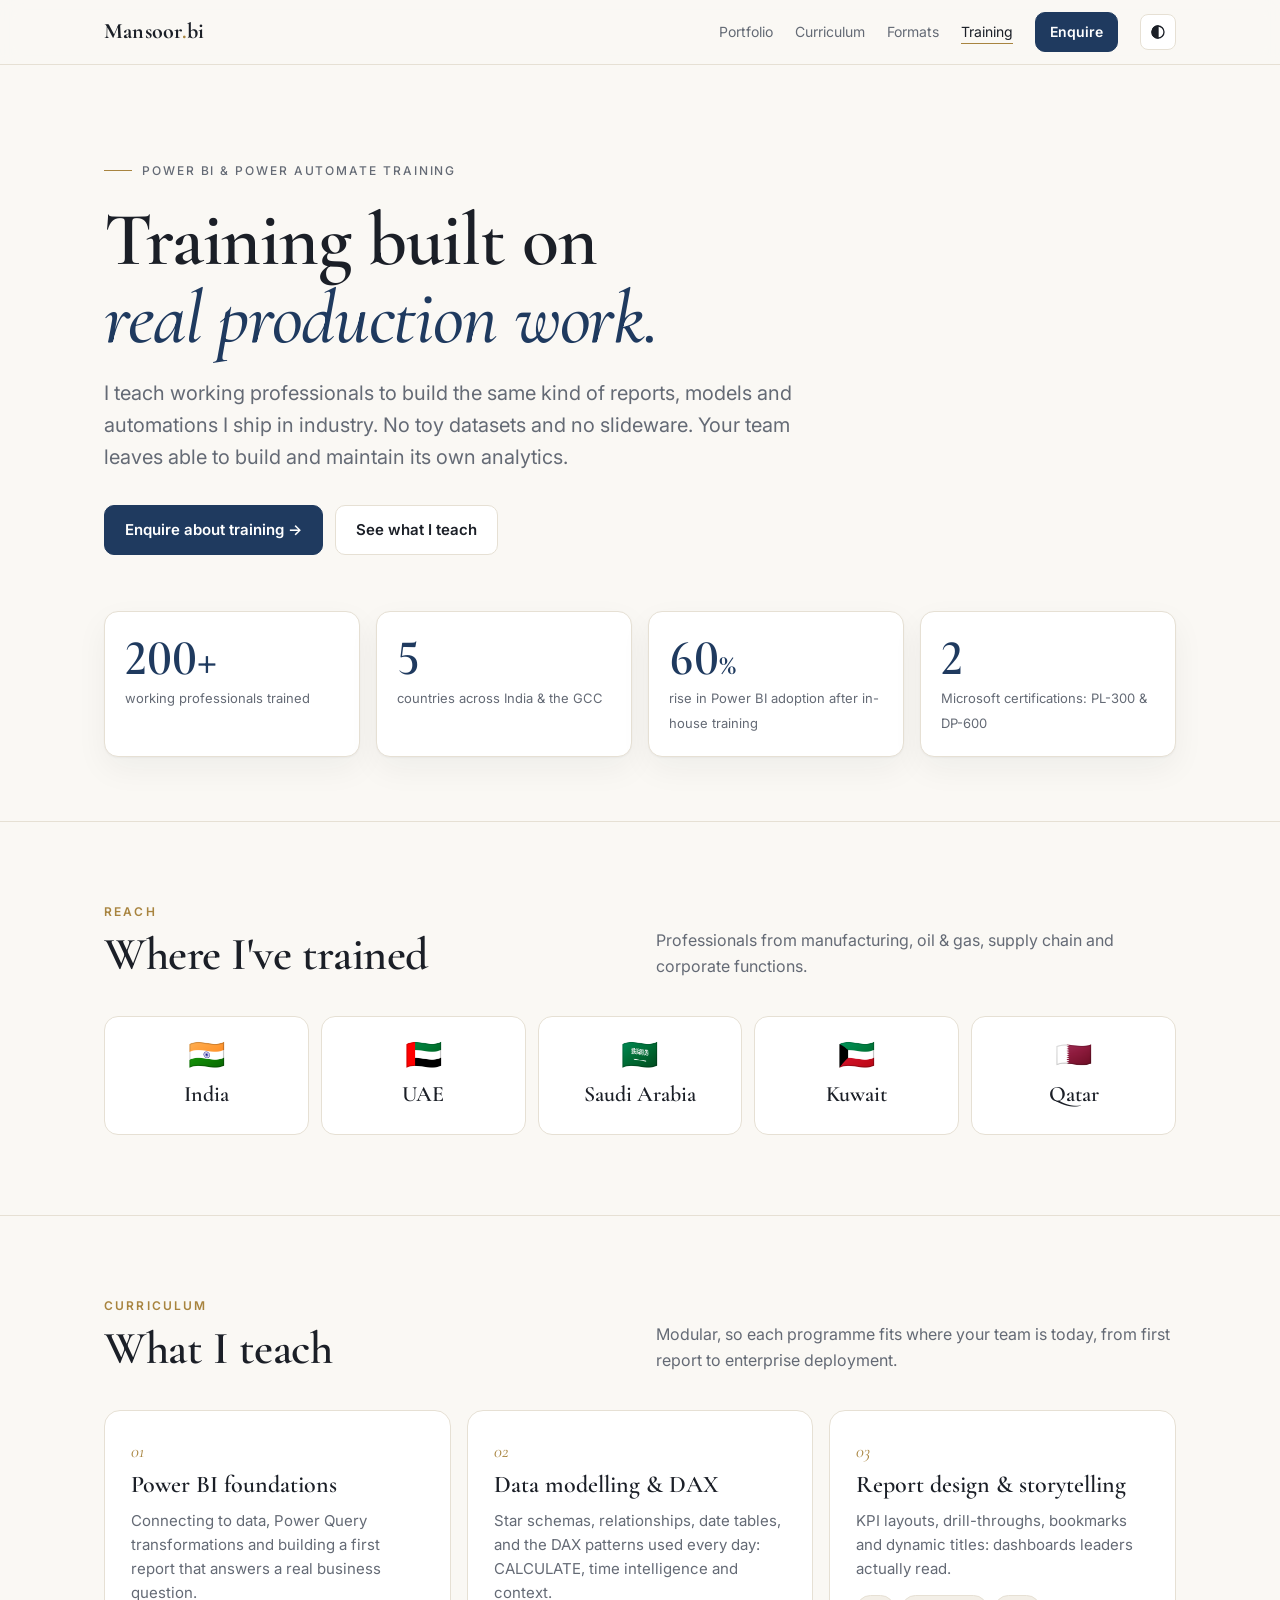
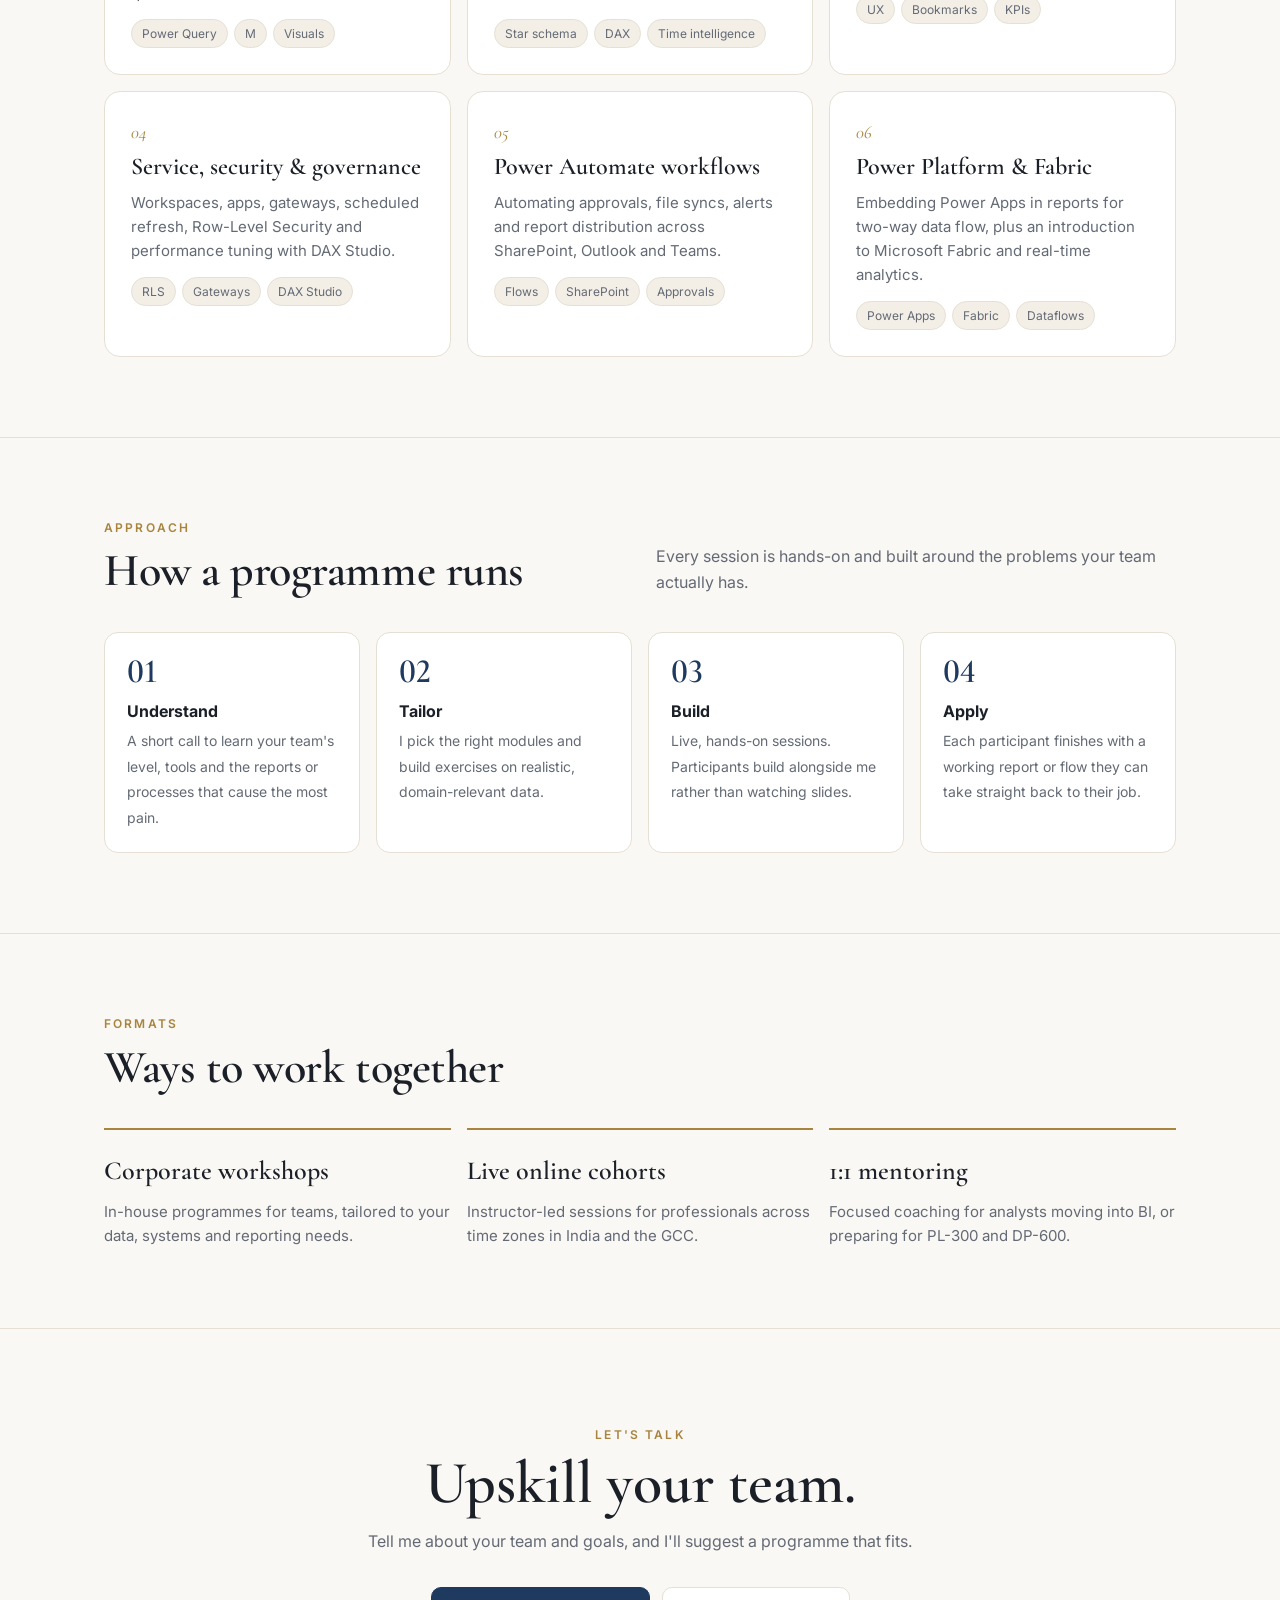
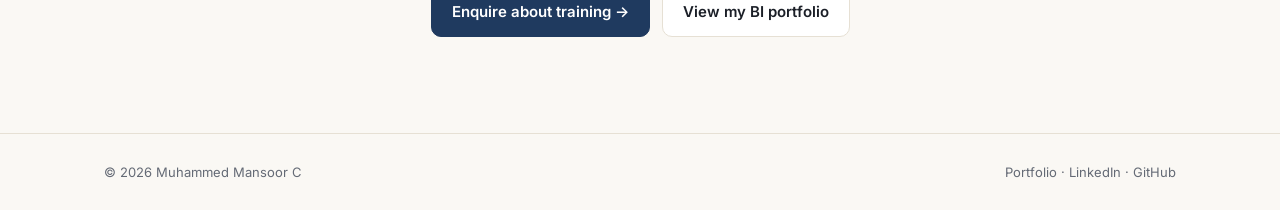
==== training.html @ d2ca8cdd "Launch portfolio: BI landing page and training page Co-Authored-By: Claude Opus 5.5 <noreply@anthrop" ====
<!doctype html>
<html lang="en">
<head>
<meta charset="utf-8">
<meta name="viewport" content="width=device-width, initial-scale=1">
<title>Power BI Training | Muhammed Mansoor C</title>
<meta name="description" content="Hands-on Power BI and Power Automate training for working professionals. 200+ trained across India, UAE, Saudi Arabia, Kuwait and Qatar.">
<meta property="og:title" content="Power BI & Power Automate Training | Muhammed Mansoor C">
<meta property="og:description" content="200+ professionals trained across India and the GCC.">
<link rel="preconnect" href="https://fonts.googleapis.com">
<link rel="preconnect" href="https://fonts.gstatic.com" crossorigin>
<link href="https://fonts.googleapis.com/css2?family=Cormorant+Garamond:ital,wght@0,500;0,600;0,700;1,500;1,600&family=Inter:wght@400;500;600;700&family=JetBrains+Mono:wght@400;500&display=swap" rel="stylesheet">
<link rel="stylesheet" href="style.css">
</head>
<body>

<nav>
  <div class="wrap">
    <a href="index.html" class="logo">Mansoor<span>.</span>bi</a>
    <div class="links">
      <a href="index.html" class="hide-sm">Portfolio</a>
      <a href="#curriculum" class="hide-sm">Curriculum</a>
      <a href="#formats" class="hide-sm">Formats</a>
      <a href="training.html" aria-current="page" class="hide-sm">Training</a>
      <button class="btn primary btn-sm" data-contact="training">Enquire</button>
      <button class="icon-btn" id="themeBtn" aria-label="Toggle colour theme"><svg viewBox="0 0 24 24" fill="none" stroke="currentColor" stroke-width="2"><circle cx="12" cy="12" r="9"/><path d="M12 3a9 9 0 0 0 0 18z" fill="currentColor"/></svg></button>
    </div>
  </div>
</nav>

<header class="hero">
  <div class="wrap">
    <span class="eyebrow">Power BI &amp; Power Automate Training</span>
    <h1>Training built on<br><em>real production work.</em></h1>
    <p class="lede">I teach working professionals to build the same kind of reports, models and automations I ship in industry. No toy datasets and no slideware. Your team leaves able to build and maintain its own analytics.</p>
    <div class="cta">
      <button class="btn primary" data-contact="training">Enquire about training →</button>
      <a class="btn" href="#curriculum">See what I teach</a>
    </div>

    <div class="kpis">
      <div class="kpi reveal"><b class="num" data-count="200" data-suffix="+">0</b><span>working professionals trained</span></div>
      <div class="kpi reveal"><b class="num" data-count="5">0</b><span>countries across India &amp; the GCC</span></div>
      <div class="kpi reveal"><b class="num" data-count="60">0<small>%</small></b><span>rise in Power BI adoption after in-house training</span></div>
      <div class="kpi reveal"><b class="num" data-count="2">0</b><span>Microsoft certifications: PL-300 &amp; DP-600</span></div>
    </div>
  </div>
</header>

<section id="reach">
  <div class="wrap">
    <div class="sec-head">
      <div><div class="label">Reach</div><h2>Where I've trained</h2></div>
      <p>Professionals from manufacturing, oil &amp; gas, supply chain and corporate functions.</p>
    </div>
    <div class="countries">
      <div class="country reveal"><div class="flag">🇮🇳</div><b>India</b></div>
      <div class="country reveal"><div class="flag">🇦🇪</div><b>UAE</b></div>
      <div class="country reveal"><div class="flag">🇸🇦</div><b>Saudi Arabia</b></div>
      <div class="country reveal"><div class="flag">🇰🇼</div><b>Kuwait</b></div>
      <div class="country reveal"><div class="flag">🇶🇦</div><b>Qatar</b></div>
    </div>
  </div>
</section>

<section id="curriculum">
  <div class="wrap">
    <div class="sec-head">
      <div><div class="label">Curriculum</div><h2>What I teach</h2></div>
      <p>Modular, so each programme fits where your team is today, from first report to enterprise deployment.</p>
    </div>
    <div class="modules">
      <div class="module reveal"><span class="n">01</span><h3>Power BI foundations</h3><p>Connecting to data, Power Query transformations and building a first report that answers a real business question.</p><div class="tags"><span class="tag">Power Query</span><span class="tag">M</span><span class="tag">Visuals</span></div></div>
      <div class="module reveal"><span class="n">02</span><h3>Data modelling &amp; DAX</h3><p>Star schemas, relationships, date tables, and the DAX patterns used every day: CALCULATE, time intelligence and context.</p><div class="tags"><span class="tag">Star schema</span><span class="tag">DAX</span><span class="tag">Time intelligence</span></div></div>
      <div class="module reveal"><span class="n">03</span><h3>Report design &amp; storytelling</h3><p>KPI layouts, drill-throughs, bookmarks and dynamic titles: dashboards leaders actually read.</p><div class="tags"><span class="tag">UX</span><span class="tag">Bookmarks</span><span class="tag">KPIs</span></div></div>
      <div class="module reveal"><span class="n">04</span><h3>Service, security &amp; governance</h3><p>Workspaces, apps, gateways, scheduled refresh, Row-Level Security and performance tuning with DAX Studio.</p><div class="tags"><span class="tag">RLS</span><span class="tag">Gateways</span><span class="tag">DAX Studio</span></div></div>
      <div class="module reveal"><span class="n">05</span><h3>Power Automate workflows</h3><p>Automating approvals, file syncs, alerts and report distribution across SharePoint, Outlook and Teams.</p><div class="tags"><span class="tag">Flows</span><span class="tag">SharePoint</span><span class="tag">Approvals</span></div></div>
      <div class="module reveal"><span class="n">06</span><h3>Power Platform &amp; Fabric</h3><p>Embedding Power Apps in reports for two-way data flow, plus an introduction to Microsoft Fabric and real-time analytics.</p><div class="tags"><span class="tag">Power Apps</span><span class="tag">Fabric</span><span class="tag">Dataflows</span></div></div>
    </div>
  </div>
</section>

<section id="approach">
  <div class="wrap">
    <div class="sec-head">
      <div><div class="label">Approach</div><h2>How a programme runs</h2></div>
      <p>Every session is hands-on and built around the problems your team actually has.</p>
    </div>
    <ol class="steps">
      <li class="reveal"><b>Understand</b><span>A short call to learn your team's level, tools and the reports or processes that cause the most pain.</span></li>
      <li class="reveal"><b>Tailor</b><span>I pick the right modules and build exercises on realistic, domain-relevant data.</span></li>
      <li class="reveal"><b>Build</b><span>Live, hands-on sessions. Participants build alongside me rather than watching slides.</span></li>
      <li class="reveal"><b>Apply</b><span>Each participant finishes with a working report or flow they can take straight back to their job.</span></li>
    </ol>
  </div>
</section>

<section id="formats">
  <div class="wrap">
    <div class="sec-head"><div><div class="label">Formats</div><h2>Ways to work together</h2></div></div>
    <div class="formats">
      <div class="format reveal"><h3>Corporate workshops</h3><p>In-house programmes for teams, tailored to your data, systems and reporting needs.</p></div>
      <div class="format reveal"><h3>Live online cohorts</h3><p>Instructor-led sessions for professionals across time zones in India and the GCC.</p></div>
      <div class="format reveal"><h3>1:1 mentoring</h3><p>Focused coaching for analysts moving into BI, or preparing for PL-300 and DP-600.</p></div>
    </div>
  </div>
</section>

<section class="contact">
  <div class="wrap">
    <div class="label">Let's talk</div>
    <h2>Upskill your team.</h2>
    <p>Tell me about your team and goals, and I'll suggest a programme that fits.</p>
    <div class="cta">
      <button class="btn primary" data-contact="training">Enquire about training →</button>
      <a class="btn" href="index.html">View my BI portfolio</a>
    </div>
  </div>
</section>

<footer><div class="wrap"><span>© <span id="yr"></span> Muhammed Mansoor C</span><span><a href="index.html">Portfolio</a> · <a href="https://www.linkedin.com/in/muhammed-mansoor-c/" target="_blank" rel="noopener">LinkedIn</a> · <a href="https://github.com/MuhammedMansoor" target="_blank" rel="noopener">GitHub</a></span></div></footer>

<script src="main.js"></script>
</body>
</html>
---- style.css ----
:root{
  --bg:#faf8f4; --surface:#ffffff; --surface-2:#f3efe7; --border:#e6e0d4;
  --text:#1b1f27; --muted:#646a75; --accent:#1f3a5f; --accent-2:#a8843f;
  --accent-soft:rgba(31,58,95,.07); --on-accent:#ffffff;
  --shadow:0 1px 2px rgba(27,31,39,.04),0 12px 32px rgba(27,31,39,.05);
  --serif:"Cormorant Garamond",Georgia,"Times New Roman",serif;
}
@media (prefers-color-scheme: dark){
  :root:not([data-theme="light"]){
    --bg:#0f1218; --surface:#161a22; --surface-2:#1c212b; --border:#2a303b;
    --text:#ece7de; --muted:#a0a5ae; --accent:#c9a96a; --accent-2:#c9a96a;
    --accent-soft:rgba(201,169,106,.10); --on-accent:#17130b;
    --shadow:0 1px 2px rgba(0,0,0,.3),0 12px 32px rgba(0,0,0,.28);
  }
}
:root[data-theme="dark"]{
  --bg:#0f1218; --surface:#161a22; --surface-2:#1c212b; --border:#2a303b;
  --text:#ece7de; --muted:#a0a5ae; --accent:#c9a96a; --accent-2:#c9a96a;
  --accent-soft:rgba(201,169,106,.10); --on-accent:#17130b;
  --shadow:0 1px 2px rgba(0,0,0,.3),0 12px 32px rgba(0,0,0,.28);
}
*{box-sizing:border-box;margin:0;padding:0}
html{scroll-behavior:smooth}
body{background:var(--bg);color:var(--text);font:16px/1.6 Inter,system-ui,-apple-system,Segoe UI,sans-serif;-webkit-font-smoothing:antialiased}
a{color:inherit;text-decoration:none}
button{font:inherit;cursor:pointer}
.mono{font-family:"JetBrains Mono",ui-monospace,monospace}
.wrap{max-width:1120px;margin:0 auto;padding:0 24px}
@media(max-width:600px){.wrap{padding:0 16px}}
h1,h2,h3,.serif,.logo{font-family:var(--serif)}
.num{font-family:var(--serif);font-variant-numeric:lining-nums;font-weight:600;color:var(--accent);line-height:1.05}

/* nav */
nav{position:sticky;top:0;z-index:50;background:color-mix(in srgb,var(--bg) 85%,transparent);backdrop-filter:blur(10px);border-bottom:1px solid var(--border)}
nav .wrap{display:flex;align-items:center;justify-content:space-between;height:64px;gap:16px}
.logo{font-weight:700;font-size:22px;letter-spacing:.01em;white-space:nowrap}
.logo span{color:var(--accent-2)}
.links{display:flex;gap:22px;align-items:center;font-size:14px;color:var(--muted)}
.links a:hover,.links a[aria-current="page"]{color:var(--text)}
.links a[aria-current="page"]{text-decoration:underline;text-decoration-color:var(--accent-2);text-underline-offset:6px}
.icon-btn{background:var(--surface);border:1px solid var(--border);color:var(--text);border-radius:8px;width:36px;height:36px;display:grid;place-items:center}
.icon-btn svg{width:16px;height:16px}
.btn-sm{padding:8px 14px!important;font-size:14px!important}
@media(max-width:820px){.links .hide-sm{display:none}}
@media(max-width:420px){.links{gap:10px}.logo{font-size:19px}}

/* buttons */
.cta{display:flex;gap:12px;flex-wrap:wrap;margin-top:32px}
.btn{display:inline-flex;align-items:center;gap:8px;padding:12px 20px;border-radius:10px;font-weight:600;font-size:15px;border:1px solid var(--border);background:var(--surface);color:var(--text);transition:transform .15s,border-color .15s}
.btn:hover{transform:translateY(-1px);border-color:var(--accent)}
.btn.primary{background:var(--accent);border-color:var(--accent);color:var(--on-accent)}
.btn svg{width:18px;height:18px;flex:none}

/* hero */
.hero{padding:88px 0 64px}
.eyebrow{display:inline-flex;align-items:center;gap:10px;font-size:12px;letter-spacing:.16em;text-transform:uppercase;color:var(--muted);font-weight:500}
.eyebrow::before{content:"";width:28px;height:1px;background:var(--accent-2)}
h1{font-size:clamp(42px,7vw,76px);line-height:1.02;letter-spacing:-.015em;font-weight:600;margin:22px 0 20px}
h1 em{font-style:italic;color:var(--accent);font-weight:500}
.lede{font-size:clamp(17px,2vw,20px);color:var(--muted);max-width:720px}

.kpis{display:grid;grid-template-columns:repeat(4,1fr);gap:16px;margin-top:56px}
@media(max-width:800px){.kpis{grid-template-columns:repeat(2,1fr)}}
.kpi{background:var(--surface);border:1px solid var(--border);border-radius:14px;padding:20px;box-shadow:var(--shadow)}
.kpi b{display:block;font-size:clamp(36px,5vw,50px)}
.kpi b small{font-size:.6em}
.kpi span{font-size:13px;color:var(--muted)}

/* sections */
section{padding:80px 0;border-top:1px solid var(--border)}
.sec-head{display:flex;align-items:end;justify-content:space-between;gap:16px;margin-bottom:36px;flex-wrap:wrap}
.sec-head h2{font-size:clamp(32px,4.5vw,46px);letter-spacing:-.01em;font-weight:600;line-height:1.1}
.sec-head p{color:var(--muted);max-width:520px}
.label{font-size:12px;letter-spacing:.18em;text-transform:uppercase;color:var(--accent-2);font-weight:600;margin-bottom:8px}
.tags{display:flex;flex-wrap:wrap;gap:6px}
.tag{font-size:12px;padding:4px 10px;border-radius:999px;background:var(--surface-2);color:var(--muted);border:1px solid var(--border)}

/* pillars */
.pillars{display:grid;grid-template-columns:repeat(3,1fr);gap:16px}
@media(max-width:860px){.pillars{grid-template-columns:1fr}}
.pillar{background:var(--surface);border:1px solid var(--border);border-radius:16px;padding:28px}
.pillar .n{font-family:var(--serif);font-style:italic;color:var(--accent-2);font-size:20px}
.pillar h3{font-size:26px;font-weight:600;line-height:1.15;margin:8px 0 10px}
.pillar p{color:var(--muted);font-size:15px}
.pillar a{display:inline-block;margin-top:14px;font-size:14px;font-weight:600;color:var(--accent)}

/* experience */
.jobs{display:grid;gap:20px}
.job{background:var(--surface);border:1px solid var(--border);border-radius:18px;padding:32px;box-shadow:var(--shadow)}
@media(max-width:600px){.job{padding:22px}}
.job-top{display:flex;justify-content:space-between;align-items:start;gap:12px;flex-wrap:wrap}
.job h3{font-size:30px;font-weight:600;line-height:1.1}
.job .role{color:var(--muted);margin-top:4px}
.now{font-size:12px;font-weight:600;letter-spacing:.08em;text-transform:uppercase;color:var(--accent);background:var(--accent-soft);padding:5px 10px;border-radius:999px}
.meta{display:grid;grid-template-columns:repeat(3,1fr);gap:16px;margin:24px 0;padding:18px 0;border-top:1px solid var(--border);border-bottom:1px solid var(--border)}
@media(max-width:700px){.meta{grid-template-columns:1fr;gap:10px}}
.meta dt{font-size:11px;letter-spacing:.14em;text-transform:uppercase;color:var(--muted)}
.meta dd{font-weight:500;font-size:15px}
.wins{display:grid;grid-template-columns:repeat(4,1fr);gap:12px;margin-bottom:22px}
@media(max-width:860px){.wins{grid-template-columns:repeat(2,1fr)}}
.win{background:var(--surface-2);border-radius:12px;padding:16px}
.win b{display:block;font-size:32px}
.win span{font-size:13px;color:var(--muted);line-height:1.4;display:block;margin-top:4px}
.job h4{font-size:11px;letter-spacing:.14em;text-transform:uppercase;color:var(--muted);font-weight:500;margin-bottom:10px}

/* case studies */
.cases{display:grid;grid-template-columns:repeat(3,1fr);gap:16px}
@media(max-width:960px){.cases{grid-template-columns:1fr}}
.case{display:flex;flex-direction:column;background:var(--surface);border:1px solid var(--border);border-radius:16px;padding:28px}
.case .badge{font-size:12px;font-weight:600;color:var(--accent-2);margin-bottom:8px;min-height:18px}
.case h3{font-size:25px;font-weight:600;line-height:1.15;margin-bottom:10px}
.case p{color:var(--muted);font-size:15px;flex:1}
.case .res{display:flex;gap:20px;margin:20px 0 16px;padding-top:16px;border-top:1px solid var(--border)}
.case .res b{display:block;font-size:30px}
.case .res span{font-size:12px;color:var(--muted)}

/* repos */
.filters{display:flex;gap:8px;flex-wrap:wrap}
.filter{font-size:13px;padding:7px 14px;border-radius:999px;border:1px solid var(--border);background:var(--surface);color:var(--muted)}
.filter[aria-pressed="true"]{background:var(--accent);color:var(--on-accent);border-color:var(--accent)}
.repos{display:grid;grid-template-columns:repeat(3,1fr);gap:16px}
@media(max-width:960px){.repos{grid-template-columns:repeat(2,1fr)}}
@media(max-width:620px){.repos{grid-template-columns:1fr}}
.repo{display:flex;flex-direction:column;background:var(--surface);border:1px solid var(--border);border-radius:14px;padding:22px;transition:transform .15s,border-color .15s,box-shadow .15s}
.repo:hover{transform:translateY(-3px);border-color:var(--accent);box-shadow:var(--shadow)}
.repo .top{display:flex;justify-content:space-between;margin-bottom:12px;font-size:12px;color:var(--muted)}
.repo h4{font-family:var(--serif);font-size:22px;font-weight:600;line-height:1.2;margin-bottom:8px}
.repo p{font-size:14px;color:var(--muted);flex:1}
.repo .go{margin-top:16px;font-size:13px;font-weight:600;color:var(--accent)}
.repo[hidden]{display:none}

/* creds */
.creds{display:grid;grid-template-columns:repeat(3,1fr);gap:16px}
@media(max-width:860px){.creds{grid-template-columns:1fr}}
.cred{background:var(--surface);border:1px solid var(--border);border-radius:14px;padding:24px}
.cred h4{font-size:11px;text-transform:uppercase;letter-spacing:.14em;color:var(--muted);margin-bottom:14px;font-weight:500}
.cred ul{list-style:none;display:grid;gap:12px;font-size:15px}
.cred li small{display:block;color:var(--muted);font-size:13px}

/* training page */
.modules{display:grid;grid-template-columns:repeat(3,1fr);gap:16px}
@media(max-width:960px){.modules{grid-template-columns:repeat(2,1fr)}}
@media(max-width:620px){.modules{grid-template-columns:1fr}}
.module{background:var(--surface);border:1px solid var(--border);border-radius:16px;padding:26px}
.module .n{font-family:var(--serif);font-style:italic;color:var(--accent-2);font-size:18px}
.module h3{font-size:24px;font-weight:600;line-height:1.15;margin:6px 0 10px}
.module p{color:var(--muted);font-size:15px;margin-bottom:14px}
.countries{display:grid;grid-template-columns:repeat(5,1fr);gap:12px}
@media(max-width:760px){.countries{grid-template-columns:repeat(2,1fr)}}
.country{background:var(--surface);border:1px solid var(--border);border-radius:14px;padding:22px;text-align:center}
.country .flag{font-size:30px;line-height:1}
.country b{display:block;font-family:var(--serif);font-size:22px;font-weight:600;margin-top:8px}
.formats{display:grid;grid-template-columns:repeat(3,1fr);gap:16px}
@media(max-width:860px){.formats{grid-template-columns:1fr}}
.format{border-top:2px solid var(--accent-2);padding-top:20px}
.format h3{font-size:26px;font-weight:600;margin-bottom:8px}
.format p{color:var(--muted);font-size:15px}
.steps{list-style:none;display:grid;grid-template-columns:repeat(4,1fr);gap:16px;counter-reset:s}
@media(max-width:860px){.steps{grid-template-columns:1fr 1fr}}
@media(max-width:520px){.steps{grid-template-columns:1fr}}
.steps li{counter-increment:s;background:var(--surface);border:1px solid var(--border);border-radius:14px;padding:22px}
.steps li::before{content:"0" counter(s);display:block;font-family:var(--serif);font-size:34px;font-weight:600;color:var(--accent);font-variant-numeric:lining-nums;line-height:1;margin-bottom:10px}
.steps b{display:block;margin-bottom:4px}
.steps span{color:var(--muted);font-size:14px}

/* contact */
.contact{text-align:center;padding:96px 0}
.contact h2{font-size:clamp(38px,6vw,60px);font-weight:600;line-height:1.05;margin-bottom:14px}
.contact p{color:var(--muted);max-width:560px;margin:0 auto}
.contact .cta{justify-content:center}
footer{border-top:1px solid var(--border);padding:28px 0;color:var(--muted);font-size:13px}
footer .wrap{display:flex;justify-content:space-between;flex-wrap:wrap;gap:12px}

/* contact dialog */
dialog{margin:auto;border:1px solid var(--border);border-radius:18px;background:var(--surface);color:var(--text);padding:32px;width:min(440px,calc(100% - 32px));box-shadow:0 24px 64px rgba(0,0,0,.25)}
dialog::backdrop{background:rgba(10,12,16,.55);backdrop-filter:blur(3px)}
dialog h3{font-size:30px;font-weight:600;line-height:1.1;margin-bottom:8px}
dialog p{color:var(--muted);font-size:15px;margin-bottom:22px}
.choices{display:grid;gap:10px}
.choice{display:flex;align-items:center;gap:14px;padding:16px;border:1px solid var(--border);border-radius:12px;background:var(--bg);transition:border-color .15s}
.choice:hover{border-color:var(--accent)}
.choice svg{width:26px;height:26px;flex:none}
.choice b{display:block;font-size:15px}
.choice small{color:var(--muted);font-size:13px}
.close{position:absolute;top:14px;right:14px;background:none;border:0;color:var(--muted);font-size:22px;line-height:1;width:32px;height:32px}

.reveal{opacity:0;transform:translateY(14px);transition:opacity .6s ease,transform .6s ease}
.reveal.in{opacity:1;transform:none}
@media (prefers-reduced-motion: reduce){.reveal{opacity:1;transform:none;transition:none}html{scroll-behavior:auto}}
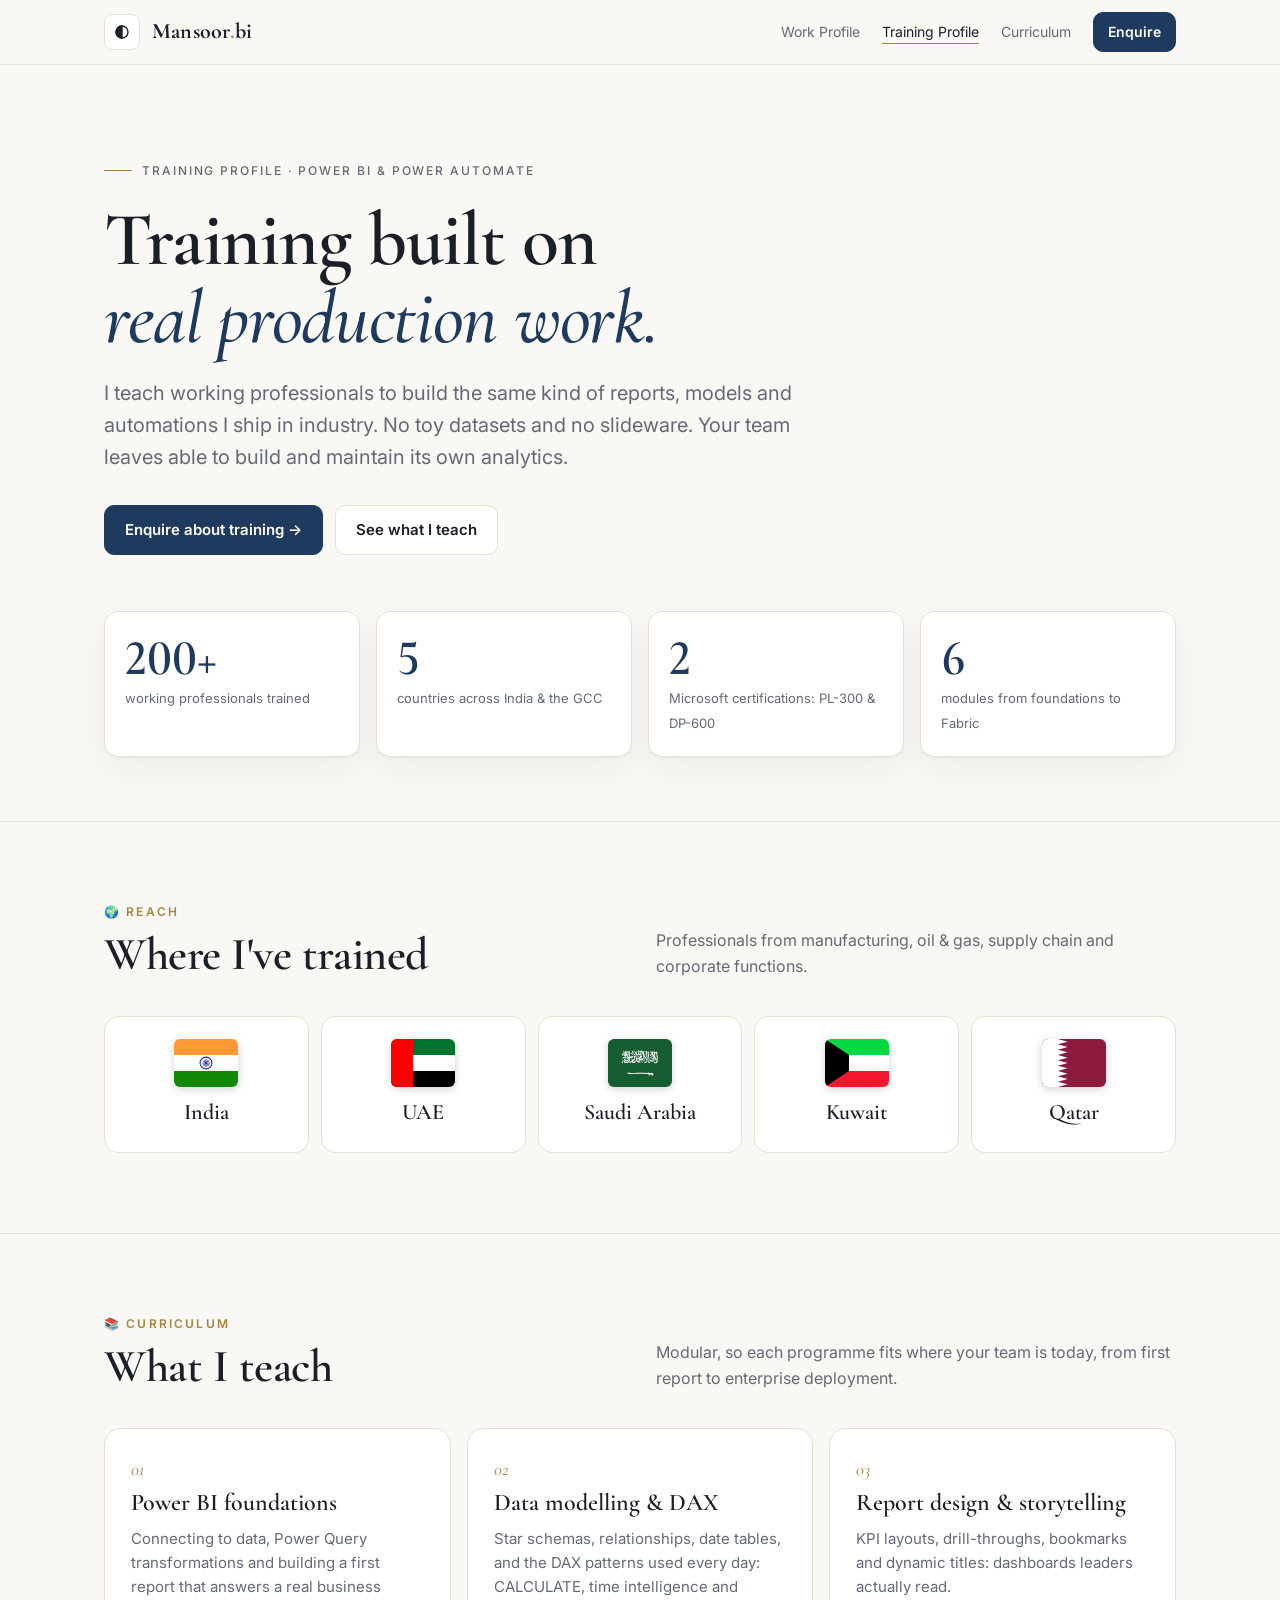
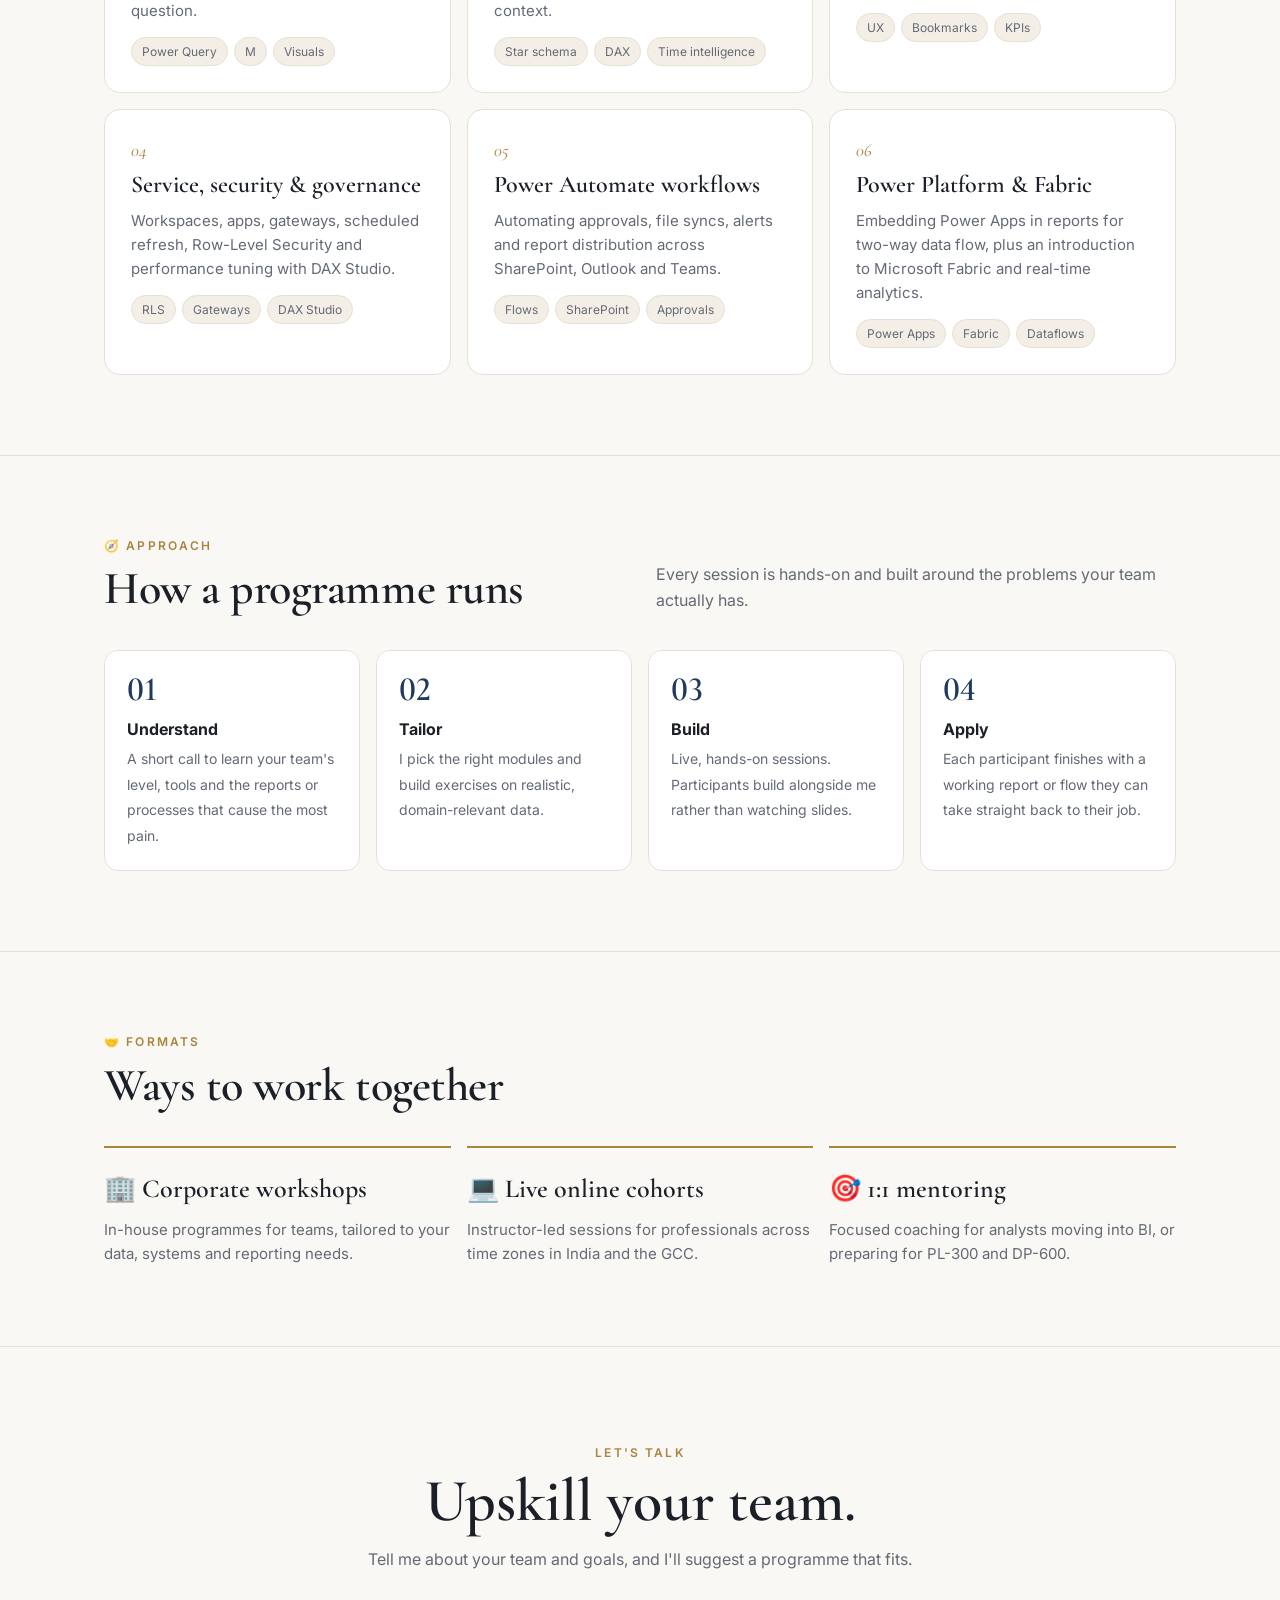
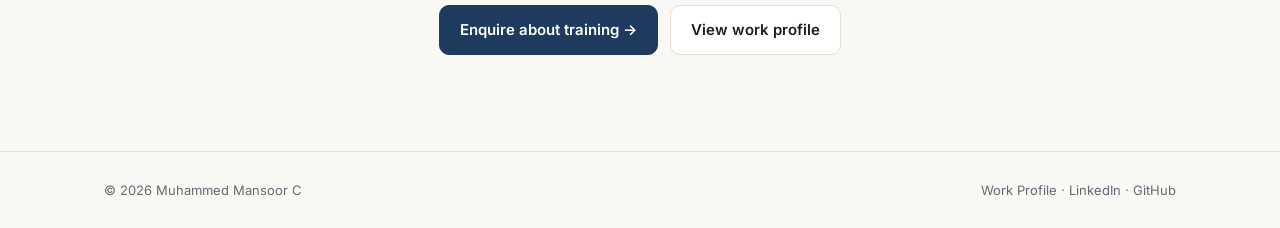
==== commit c60f4864: "Refresh hero, nav labels, night theme and country flags - New headline and credential chips (DP-600," ====
--- a/training.html
+++ b/training.html
@@ -16,21 +16,22 @@
 
 <nav>
   <div class="wrap">
-    <a href="index.html" class="logo">Mansoor<span>.</span>bi</a>
+    <div class="brand">
+      <button class="icon-btn" id="themeBtn" aria-label="Toggle day / night theme"><svg viewBox="0 0 24 24" fill="none" stroke="currentColor" stroke-width="2"><circle cx="12" cy="12" r="9"/><path d="M12 3a9 9 0 0 0 0 18z" fill="currentColor"/></svg></button>
+      <a href="index.html" class="logo">Mansoor<span>.</span>bi</a>
+    </div>
     <div class="links">
-      <a href="index.html" class="hide-sm">Portfolio</a>
+      <a href="index.html" class="hide-xs">Work Profile</a>
+      <a href="training.html" aria-current="page" class="hide-sm">Training Profile</a>
       <a href="#curriculum" class="hide-sm">Curriculum</a>
-      <a href="#formats" class="hide-sm">Formats</a>
-      <a href="training.html" aria-current="page" class="hide-sm">Training</a>
       <button class="btn primary btn-sm" data-contact="training">Enquire</button>
-      <button class="icon-btn" id="themeBtn" aria-label="Toggle colour theme"><svg viewBox="0 0 24 24" fill="none" stroke="currentColor" stroke-width="2"><circle cx="12" cy="12" r="9"/><path d="M12 3a9 9 0 0 0 0 18z" fill="currentColor"/></svg></button>
     </div>
   </div>
 </nav>
 
 <header class="hero">
   <div class="wrap">
-    <span class="eyebrow">Power BI &amp; Power Automate Training</span>
+    <span class="eyebrow">Training Profile · Power BI &amp; Power Automate</span>
     <h1>Training built on<br><em>real production work.</em></h1>
     <p class="lede">I teach working professionals to build the same kind of reports, models and automations I ship in industry. No toy datasets and no slideware. Your team leaves able to build and maintain its own analytics.</p>
     <div class="cta">
@@ -41,8 +42,8 @@
     <div class="kpis">
       <div class="kpi reveal"><b class="num" data-count="200" data-suffix="+">0</b><span>working professionals trained</span></div>
       <div class="kpi reveal"><b class="num" data-count="5">0</b><span>countries across India &amp; the GCC</span></div>
-      <div class="kpi reveal"><b class="num" data-count="60">0<small>%</small></b><span>rise in Power BI adoption after in-house training</span></div>
       <div class="kpi reveal"><b class="num" data-count="2">0</b><span>Microsoft certifications: PL-300 &amp; DP-600</span></div>
+      <div class="kpi reveal"><b class="num" data-count="6">0</b><span>modules from foundations to Fabric</span></div>
     </div>
   </div>
 </header>
@@ -50,15 +51,15 @@
 <section id="reach">
   <div class="wrap">
     <div class="sec-head">
-      <div><div class="label">Reach</div><h2>Where I've trained</h2></div>
+      <div><div class="label">🌍 Reach</div><h2>Where I've trained</h2></div>
       <p>Professionals from manufacturing, oil &amp; gas, supply chain and corporate functions.</p>
     </div>
     <div class="countries">
-      <div class="country reveal"><div class="flag">🇮🇳</div><b>India</b></div>
-      <div class="country reveal"><div class="flag">🇦🇪</div><b>UAE</b></div>
-      <div class="country reveal"><div class="flag">🇸🇦</div><b>Saudi Arabia</b></div>
-      <div class="country reveal"><div class="flag">🇰🇼</div><b>Kuwait</b></div>
-      <div class="country reveal"><div class="flag">🇶🇦</div><b>Qatar</b></div>
+      <div class="country reveal"><img class="flag" src="flags/in.svg" alt="Flag of India" width="64" height="48" loading="lazy"><b>India</b></div>
+      <div class="country reveal"><img class="flag" src="flags/ae.svg" alt="Flag of UAE" width="64" height="48" loading="lazy"><b>UAE</b></div>
+      <div class="country reveal"><img class="flag" src="flags/sa.svg" alt="Flag of Saudi Arabia" width="64" height="48" loading="lazy"><b>Saudi Arabia</b></div>
+      <div class="country reveal"><img class="flag" src="flags/kw.svg" alt="Flag of Kuwait" width="64" height="48" loading="lazy"><b>Kuwait</b></div>
+      <div class="country reveal"><img class="flag" src="flags/qa.svg" alt="Flag of Qatar" width="64" height="48" loading="lazy"><b>Qatar</b></div>
     </div>
   </div>
 </section>
@@ -66,7 +67,7 @@
 <section id="curriculum">
   <div class="wrap">
     <div class="sec-head">
-      <div><div class="label">Curriculum</div><h2>What I teach</h2></div>
+      <div><div class="label">📚 Curriculum</div><h2>What I teach</h2></div>
       <p>Modular, so each programme fits where your team is today, from first report to enterprise deployment.</p>
     </div>
     <div class="modules">
@@ -83,7 +84,7 @@
 <section id="approach">
   <div class="wrap">
     <div class="sec-head">
-      <div><div class="label">Approach</div><h2>How a programme runs</h2></div>
+      <div><div class="label">🧭 Approach</div><h2>How a programme runs</h2></div>
       <p>Every session is hands-on and built around the problems your team actually has.</p>
     </div>
     <ol class="steps">
@@ -97,11 +98,11 @@
 
 <section id="formats">
   <div class="wrap">
-    <div class="sec-head"><div><div class="label">Formats</div><h2>Ways to work together</h2></div></div>
+    <div class="sec-head"><div><div class="label">🤝 Formats</div><h2>Ways to work together</h2></div></div>
     <div class="formats">
-      <div class="format reveal"><h3>Corporate workshops</h3><p>In-house programmes for teams, tailored to your data, systems and reporting needs.</p></div>
-      <div class="format reveal"><h3>Live online cohorts</h3><p>Instructor-led sessions for professionals across time zones in India and the GCC.</p></div>
-      <div class="format reveal"><h3>1:1 mentoring</h3><p>Focused coaching for analysts moving into BI, or preparing for PL-300 and DP-600.</p></div>
+      <div class="format reveal"><h3>🏢 Corporate workshops</h3><p>In-house programmes for teams, tailored to your data, systems and reporting needs.</p></div>
+      <div class="format reveal"><h3>💻 Live online cohorts</h3><p>Instructor-led sessions for professionals across time zones in India and the GCC.</p></div>
+      <div class="format reveal"><h3>🎯 1:1 mentoring</h3><p>Focused coaching for analysts moving into BI, or preparing for PL-300 and DP-600.</p></div>
     </div>
   </div>
 </section>
@@ -113,12 +114,12 @@
     <p>Tell me about your team and goals, and I'll suggest a programme that fits.</p>
     <div class="cta">
       <button class="btn primary" data-contact="training">Enquire about training →</button>
-      <a class="btn" href="index.html">View my BI portfolio</a>
+      <a class="btn" href="index.html">View work profile</a>
     </div>
   </div>
 </section>
 
-<footer><div class="wrap"><span>© <span id="yr"></span> Muhammed Mansoor C</span><span><a href="index.html">Portfolio</a> · <a href="https://www.linkedin.com/in/muhammed-mansoor-c/" target="_blank" rel="noopener">LinkedIn</a> · <a href="https://github.com/MuhammedMansoor" target="_blank" rel="noopener">GitHub</a></span></div></footer>
+<footer><div class="wrap"><span>© <span id="yr"></span> Muhammed Mansoor C</span><span><a href="index.html">Work Profile</a> · <a href="https://www.linkedin.com/in/muhammed-mansoor-c/" target="_blank" rel="noopener">LinkedIn</a> · <a href="https://github.com/MuhammedMansoor" target="_blank" rel="noopener">GitHub</a></span></div></footer>
 
 <script src="main.js"></script>
 </body>
--- a/style.css
+++ b/style.css
@@ -7,16 +7,16 @@
 }
 @media (prefers-color-scheme: dark){
   :root:not([data-theme="light"]){
-    --bg:#0f1218; --surface:#161a22; --surface-2:#1c212b; --border:#2a303b;
-    --text:#ece7de; --muted:#a0a5ae; --accent:#c9a96a; --accent-2:#c9a96a;
-    --accent-soft:rgba(201,169,106,.10); --on-accent:#17130b;
+    --bg:#0a1020; --surface:#111a2c; --surface-2:#17223a; --border:#24314d;
+    --text:#e7ecf5; --muted:#9aa6bd; --accent:#7fb2ff; --accent-2:#e3b778;
+    --accent-soft:rgba(127,178,255,.12); --on-accent:#0a1020;
     --shadow:0 1px 2px rgba(0,0,0,.3),0 12px 32px rgba(0,0,0,.28);
   }
 }
 :root[data-theme="dark"]{
-  --bg:#0f1218; --surface:#161a22; --surface-2:#1c212b; --border:#2a303b;
-  --text:#ece7de; --muted:#a0a5ae; --accent:#c9a96a; --accent-2:#c9a96a;
-  --accent-soft:rgba(201,169,106,.10); --on-accent:#17130b;
+  --bg:#0a1020; --surface:#111a2c; --surface-2:#17223a; --border:#24314d;
+  --text:#e7ecf5; --muted:#9aa6bd; --accent:#7fb2ff; --accent-2:#e3b778;
+  --accent-soft:rgba(127,178,255,.12); --on-accent:#0a1020;
   --shadow:0 1px 2px rgba(0,0,0,.3),0 12px 32px rgba(0,0,0,.28);
 }
 *{box-sizing:border-box;margin:0;padding:0}
@@ -33,6 +33,7 @@
 /* nav */
 nav{position:sticky;top:0;z-index:50;background:color-mix(in srgb,var(--bg) 85%,transparent);backdrop-filter:blur(10px);border-bottom:1px solid var(--border)}
 nav .wrap{display:flex;align-items:center;justify-content:space-between;height:64px;gap:16px}
+.brand{display:flex;align-items:center;gap:12px}
 .logo{font-weight:700;font-size:22px;letter-spacing:.01em;white-space:nowrap}
 .logo span{color:var(--accent-2)}
 .links{display:flex;gap:22px;align-items:center;font-size:14px;color:var(--muted)}
@@ -42,7 +43,8 @@
 .icon-btn svg{width:16px;height:16px}
 .btn-sm{padding:8px 14px!important;font-size:14px!important}
 @media(max-width:820px){.links .hide-sm{display:none}}
-@media(max-width:420px){.links{gap:10px}.logo{font-size:19px}}
+@media(max-width:520px){.links .hide-xs{display:none}}
+@media(max-width:420px){.links{gap:10px}.brand{gap:8px}.logo{font-size:19px}}
 
 /* buttons */
 .cta{display:flex;gap:12px;flex-wrap:wrap;margin-top:32px}
@@ -57,6 +59,11 @@
 .eyebrow::before{content:"";width:28px;height:1px;background:var(--accent-2)}
 h1{font-size:clamp(42px,7vw,76px);line-height:1.02;letter-spacing:-.015em;font-weight:600;margin:22px 0 20px}
 h1 em{font-style:italic;color:var(--accent);font-weight:500}
+.creds-strip{display:flex;flex-wrap:wrap;gap:10px;margin-top:4px}
+.chip{display:inline-flex;align-items:center;gap:8px;padding:9px 14px;border-radius:999px;background:var(--surface);border:1px solid var(--border);font-size:14px;font-weight:500;box-shadow:var(--shadow)}
+.chip .e{font-size:16px;line-height:1}
+.chip.cert{border-color:color-mix(in srgb,var(--accent) 45%,var(--border))}
+.ms{width:15px;height:15px;flex:none}
 .lede{font-size:clamp(17px,2vw,20px);color:var(--muted);max-width:720px}
 
 .kpis{display:grid;grid-template-columns:repeat(4,1fr);gap:16px;margin-top:56px}
@@ -96,6 +103,7 @@
 @media(max-width:700px){.meta{grid-template-columns:1fr;gap:10px}}
 .meta dt{font-size:11px;letter-spacing:.14em;text-transform:uppercase;color:var(--muted)}
 .meta dd{font-weight:500;font-size:15px}
+.meta dt .e{margin-right:4px}
 .wins{display:grid;grid-template-columns:repeat(4,1fr);gap:12px;margin-bottom:22px}
 @media(max-width:860px){.wins{grid-template-columns:repeat(2,1fr)}}
 .win{background:var(--surface-2);border-radius:12px;padding:16px}
@@ -135,6 +143,7 @@
 .cred{background:var(--surface);border:1px solid var(--border);border-radius:14px;padding:24px}
 .cred h4{font-size:11px;text-transform:uppercase;letter-spacing:.14em;color:var(--muted);margin-bottom:14px;font-weight:500}
 .cred ul{list-style:none;display:grid;gap:12px;font-size:15px}
+.cred h4 .ms{vertical-align:-2px;margin-right:6px}
 .cred li small{display:block;color:var(--muted);font-size:13px}
 
 /* training page */
@@ -148,7 +157,7 @@
 .countries{display:grid;grid-template-columns:repeat(5,1fr);gap:12px}
 @media(max-width:760px){.countries{grid-template-columns:repeat(2,1fr)}}
 .country{background:var(--surface);border:1px solid var(--border);border-radius:14px;padding:22px;text-align:center}
-.country .flag{font-size:30px;line-height:1}
+.country .flag{width:64px;height:48px;border-radius:6px;object-fit:cover;box-shadow:0 2px 8px rgba(0,0,0,.18);display:block;margin:0 auto}
 .country b{display:block;font-family:var(--serif);font-size:22px;font-weight:600;margin-top:8px}
 .formats{display:grid;grid-template-columns:repeat(3,1fr);gap:16px}
 @media(max-width:860px){.formats{grid-template-columns:1fr}}
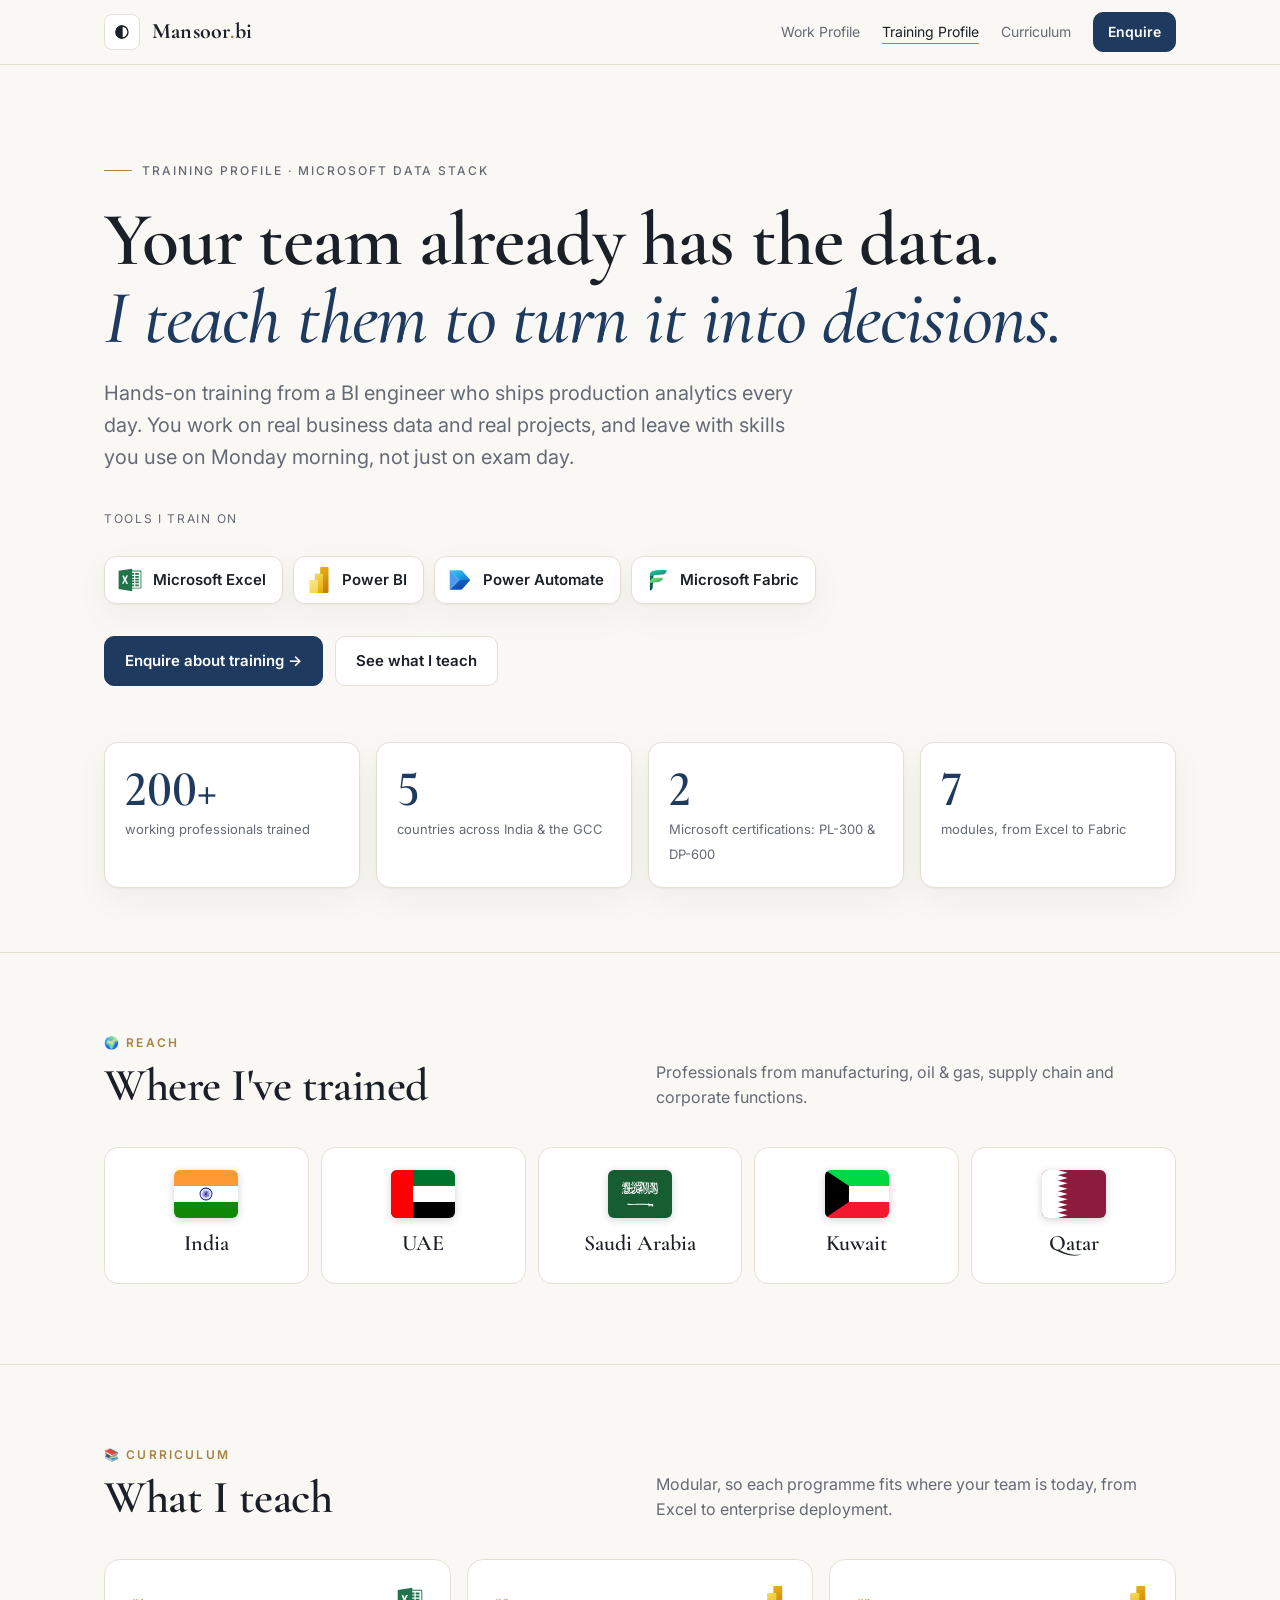
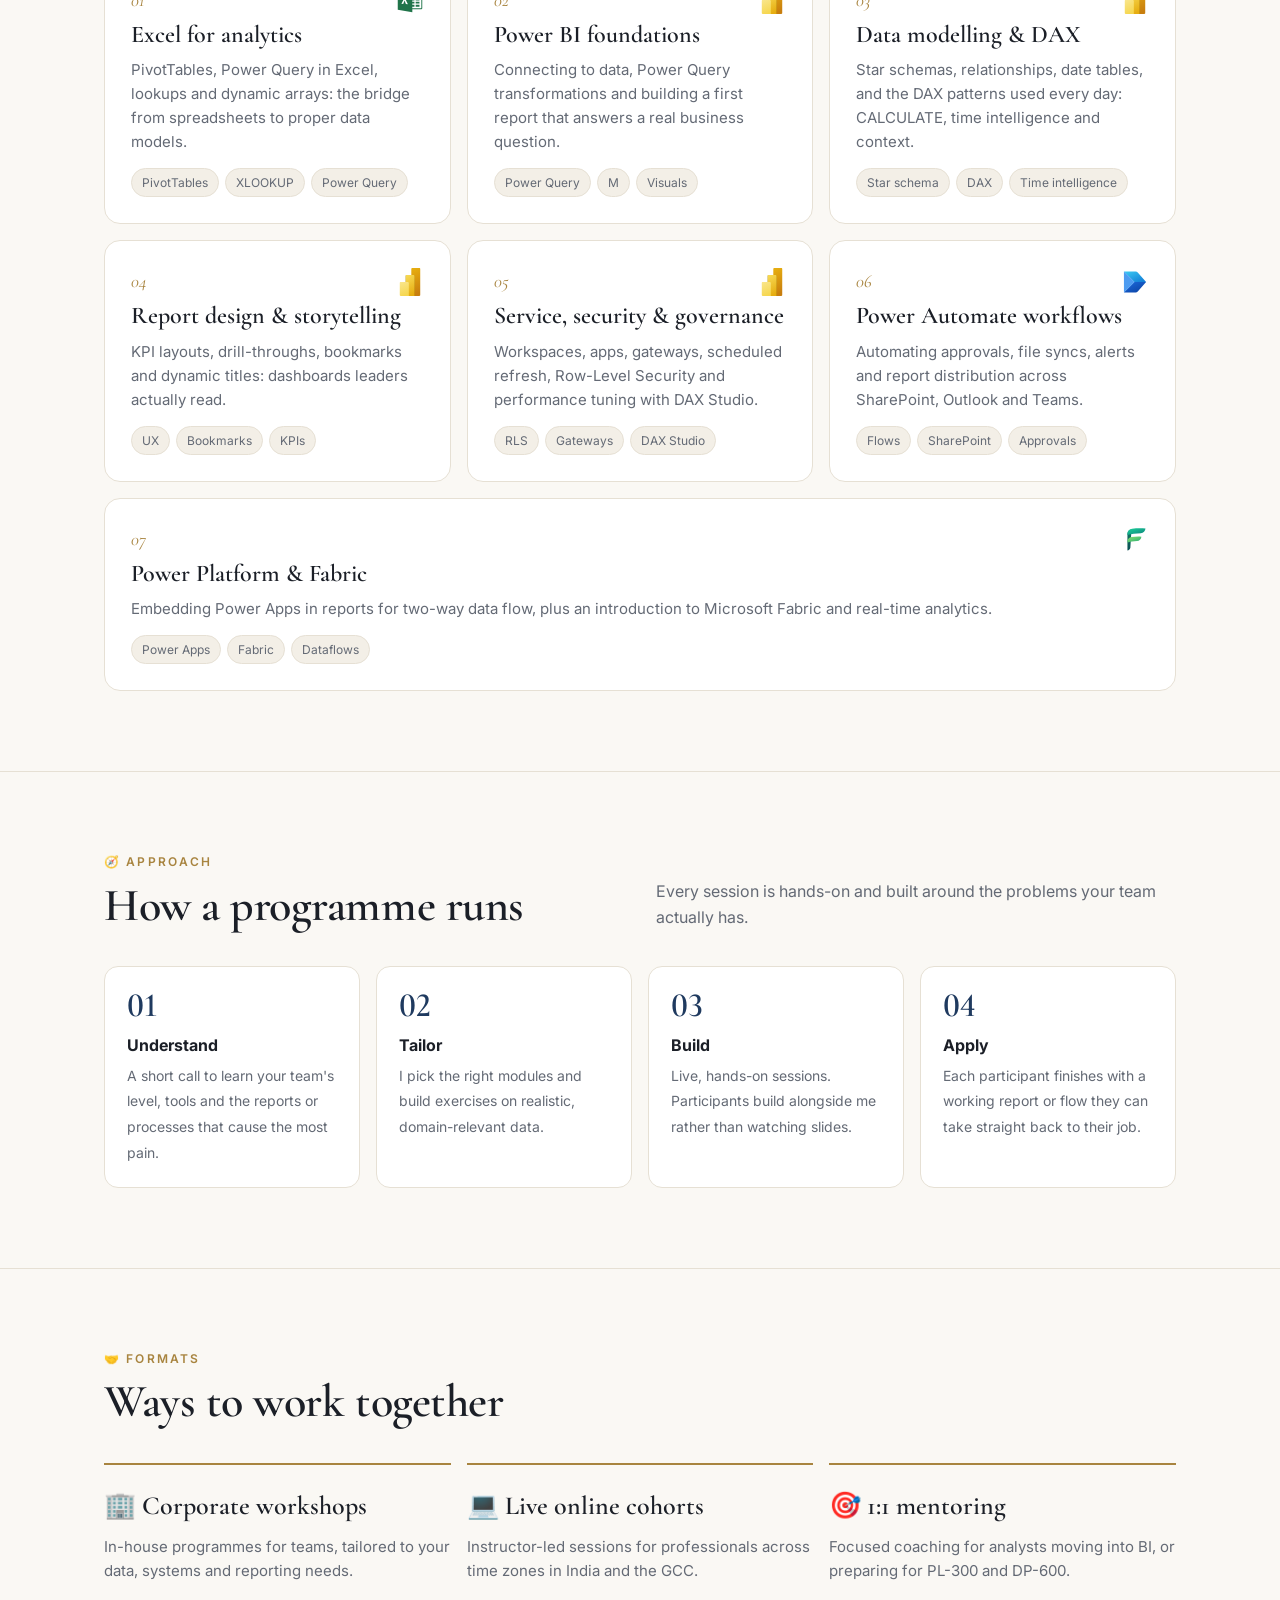
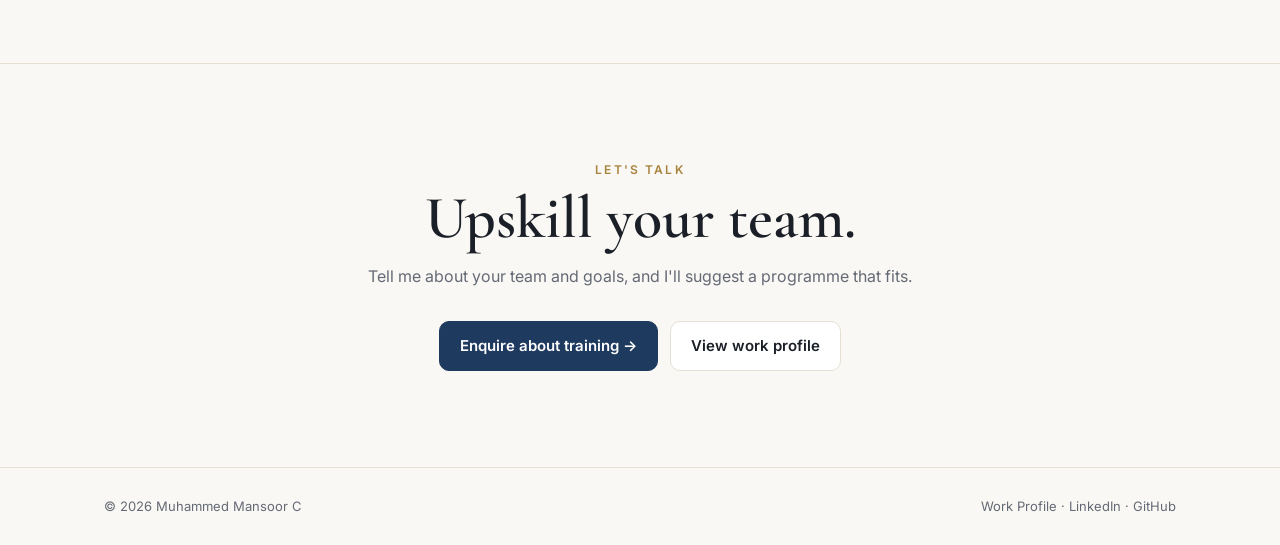
==== commit 19f343c0: "Training page: new hook, tool logos and Excel module Co-Authored-By: Claude Opus 5.5 <noreply@anthro" ====
--- a/training.html
+++ b/training.html
@@ -4,7 +4,7 @@
 <meta charset="utf-8">
 <meta name="viewport" content="width=device-width, initial-scale=1">
 <title>Power BI Training | Muhammed Mansoor C</title>
-<meta name="description" content="Hands-on Power BI and Power Automate training for working professionals. 200+ trained across India, UAE, Saudi Arabia, Kuwait and Qatar.">
+<meta name="description" content="Hands-on Excel, Power BI, Power Automate and Microsoft Fabric training for working professionals. 200+ trained across India, UAE, Saudi Arabia, Kuwait and Qatar.">
 <meta property="og:title" content="Power BI & Power Automate Training | Muhammed Mansoor C">
 <meta property="og:description" content="200+ professionals trained across India and the GCC.">
 <link rel="preconnect" href="https://fonts.googleapis.com">
@@ -31,9 +31,16 @@
 
 <header class="hero">
   <div class="wrap">
-    <span class="eyebrow">Training Profile · Power BI &amp; Power Automate</span>
-    <h1>Training built on<br><em>real production work.</em></h1>
-    <p class="lede">I teach working professionals to build the same kind of reports, models and automations I ship in industry. No toy datasets and no slideware. Your team leaves able to build and maintain its own analytics.</p>
+    <span class="eyebrow">Training Profile · Microsoft Data Stack</span>
+    <h1>Your team already has the data.<br><em>I teach them to turn it into decisions.</em></h1>
+    <p class="lede">Hands-on training from a BI engineer who ships production analytics every day. You work on real business data and real projects, and leave with skills you use on Monday morning, not just on exam day.</p>
+    <div class="stack-label">Tools I train on</div>
+    <div class="stack">
+      <span class="stack-item"><img src="logos/excel.svg" alt="">Microsoft Excel</span>
+      <span class="stack-item"><img src="logos/power-bi.svg" alt="">Power BI</span>
+      <span class="stack-item"><img src="logos/power-automate.svg" alt="">Power Automate</span>
+      <span class="stack-item"><img src="logos/fabric.svg" alt="">Microsoft Fabric</span>
+    </div>
     <div class="cta">
       <button class="btn primary" data-contact="training">Enquire about training →</button>
       <a class="btn" href="#curriculum">See what I teach</a>
@@ -43,7 +50,7 @@
       <div class="kpi reveal"><b class="num" data-count="200" data-suffix="+">0</b><span>working professionals trained</span></div>
       <div class="kpi reveal"><b class="num" data-count="5">0</b><span>countries across India &amp; the GCC</span></div>
       <div class="kpi reveal"><b class="num" data-count="2">0</b><span>Microsoft certifications: PL-300 &amp; DP-600</span></div>
-      <div class="kpi reveal"><b class="num" data-count="6">0</b><span>modules from foundations to Fabric</span></div>
+      <div class="kpi reveal"><b class="num" data-count="7">0</b><span>modules, from Excel to Fabric</span></div>
     </div>
   </div>
 </header>
@@ -68,15 +75,16 @@
   <div class="wrap">
     <div class="sec-head">
       <div><div class="label">📚 Curriculum</div><h2>What I teach</h2></div>
-      <p>Modular, so each programme fits where your team is today, from first report to enterprise deployment.</p>
+      <p>Modular, so each programme fits where your team is today, from Excel to enterprise deployment.</p>
     </div>
     <div class="modules">
-      <div class="module reveal"><span class="n">01</span><h3>Power BI foundations</h3><p>Connecting to data, Power Query transformations and building a first report that answers a real business question.</p><div class="tags"><span class="tag">Power Query</span><span class="tag">M</span><span class="tag">Visuals</span></div></div>
-      <div class="module reveal"><span class="n">02</span><h3>Data modelling &amp; DAX</h3><p>Star schemas, relationships, date tables, and the DAX patterns used every day: CALCULATE, time intelligence and context.</p><div class="tags"><span class="tag">Star schema</span><span class="tag">DAX</span><span class="tag">Time intelligence</span></div></div>
-      <div class="module reveal"><span class="n">03</span><h3>Report design &amp; storytelling</h3><p>KPI layouts, drill-throughs, bookmarks and dynamic titles: dashboards leaders actually read.</p><div class="tags"><span class="tag">UX</span><span class="tag">Bookmarks</span><span class="tag">KPIs</span></div></div>
-      <div class="module reveal"><span class="n">04</span><h3>Service, security &amp; governance</h3><p>Workspaces, apps, gateways, scheduled refresh, Row-Level Security and performance tuning with DAX Studio.</p><div class="tags"><span class="tag">RLS</span><span class="tag">Gateways</span><span class="tag">DAX Studio</span></div></div>
-      <div class="module reveal"><span class="n">05</span><h3>Power Automate workflows</h3><p>Automating approvals, file syncs, alerts and report distribution across SharePoint, Outlook and Teams.</p><div class="tags"><span class="tag">Flows</span><span class="tag">SharePoint</span><span class="tag">Approvals</span></div></div>
-      <div class="module reveal"><span class="n">06</span><h3>Power Platform &amp; Fabric</h3><p>Embedding Power Apps in reports for two-way data flow, plus an introduction to Microsoft Fabric and real-time analytics.</p><div class="tags"><span class="tag">Power Apps</span><span class="tag">Fabric</span><span class="tag">Dataflows</span></div></div>
+      <div class="module reveal"><div class="mh"><span class="n">01</span><img src="logos/excel.svg" alt=""></div><h3>Excel for analytics</h3><p>PivotTables, Power Query in Excel, lookups and dynamic arrays: the bridge from spreadsheets to proper data models.</p><div class="tags"><span class="tag">PivotTables</span><span class="tag">XLOOKUP</span><span class="tag">Power Query</span></div></div>
+      <div class="module reveal"><div class="mh"><span class="n">02</span><img src="logos/power-bi.svg" alt=""></div><h3>Power BI foundations</h3><p>Connecting to data, Power Query transformations and building a first report that answers a real business question.</p><div class="tags"><span class="tag">Power Query</span><span class="tag">M</span><span class="tag">Visuals</span></div></div>
+      <div class="module reveal"><div class="mh"><span class="n">03</span><img src="logos/power-bi.svg" alt=""></div><h3>Data modelling &amp; DAX</h3><p>Star schemas, relationships, date tables, and the DAX patterns used every day: CALCULATE, time intelligence and context.</p><div class="tags"><span class="tag">Star schema</span><span class="tag">DAX</span><span class="tag">Time intelligence</span></div></div>
+      <div class="module reveal"><div class="mh"><span class="n">04</span><img src="logos/power-bi.svg" alt=""></div><h3>Report design &amp; storytelling</h3><p>KPI layouts, drill-throughs, bookmarks and dynamic titles: dashboards leaders actually read.</p><div class="tags"><span class="tag">UX</span><span class="tag">Bookmarks</span><span class="tag">KPIs</span></div></div>
+      <div class="module reveal"><div class="mh"><span class="n">05</span><img src="logos/power-bi.svg" alt=""></div><h3>Service, security &amp; governance</h3><p>Workspaces, apps, gateways, scheduled refresh, Row-Level Security and performance tuning with DAX Studio.</p><div class="tags"><span class="tag">RLS</span><span class="tag">Gateways</span><span class="tag">DAX Studio</span></div></div>
+      <div class="module reveal"><div class="mh"><span class="n">06</span><img src="logos/power-automate.svg" alt=""></div><h3>Power Automate workflows</h3><p>Automating approvals, file syncs, alerts and report distribution across SharePoint, Outlook and Teams.</p><div class="tags"><span class="tag">Flows</span><span class="tag">SharePoint</span><span class="tag">Approvals</span></div></div>
+      <div class="module reveal"><div class="mh"><span class="n">07</span><img src="logos/fabric.svg" alt=""></div><h3>Power Platform &amp; Fabric</h3><p>Embedding Power Apps in reports for two-way data flow, plus an introduction to Microsoft Fabric and real-time analytics.</p><div class="tags"><span class="tag">Power Apps</span><span class="tag">Fabric</span><span class="tag">Dataflows</span></div></div>
     </div>
   </div>
 </section>
--- a/style.css
+++ b/style.css
@@ -64,6 +64,13 @@
 .chip .e{font-size:16px;line-height:1}
 .chip.cert{border-color:color-mix(in srgb,var(--accent) 45%,var(--border))}
 .ms{width:15px;height:15px;flex:none}
+.stack{display:flex;flex-wrap:wrap;gap:10px;margin-top:28px}
+.stack-item{display:inline-flex;align-items:center;gap:10px;padding:10px 16px 10px 12px;border-radius:12px;background:var(--surface);border:1px solid var(--border);box-shadow:var(--shadow);font-weight:600;font-size:15px}
+.stack-item img{width:26px;height:26px;flex:none}
+.stack-label{font-size:12px;letter-spacing:.14em;text-transform:uppercase;color:var(--muted);margin-top:36px}
+.module .mh{display:flex;align-items:center;justify-content:space-between}
+.module .mh img{width:28px;height:28px}
+@media(min-width:961px){.module:last-child:nth-child(3n+1){grid-column:1/-1}}
 .lede{font-size:clamp(17px,2vw,20px);color:var(--muted);max-width:720px}
 
 .kpis{display:grid;grid-template-columns:repeat(4,1fr);gap:16px;margin-top:56px}
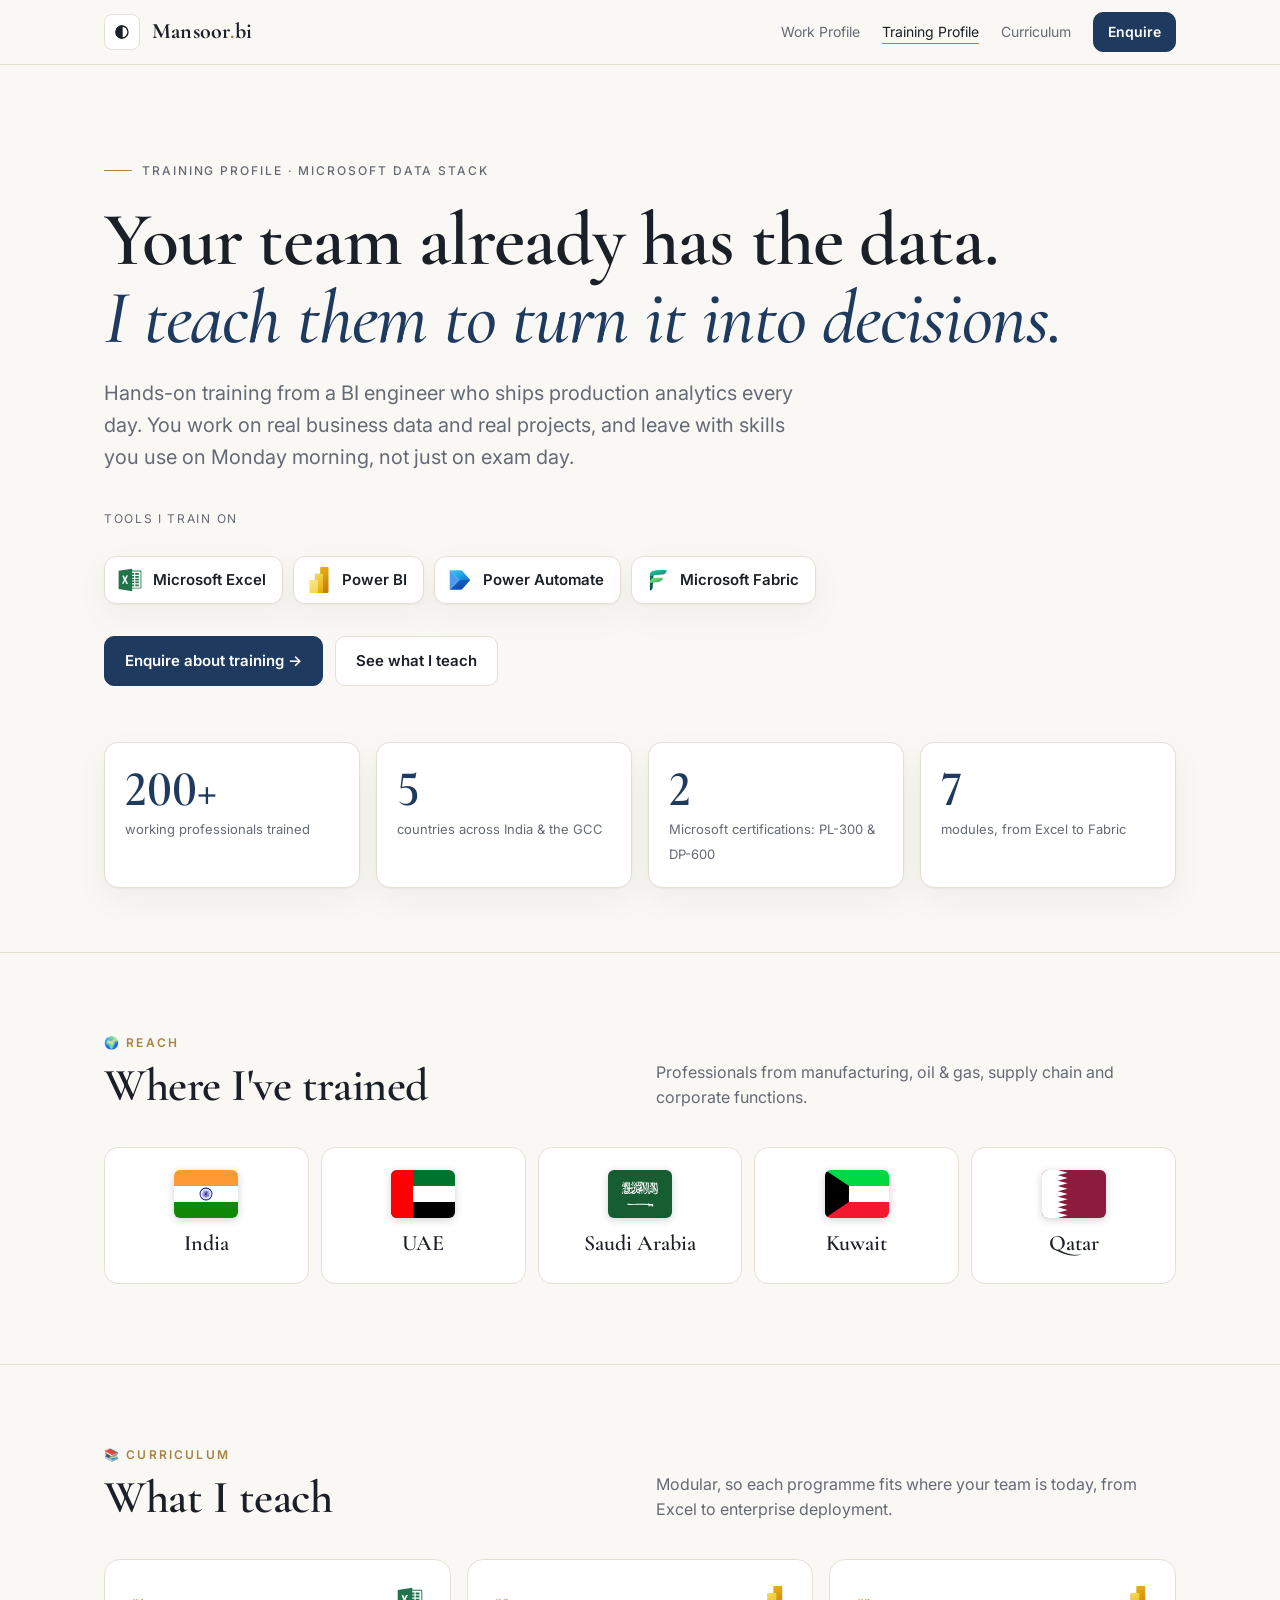
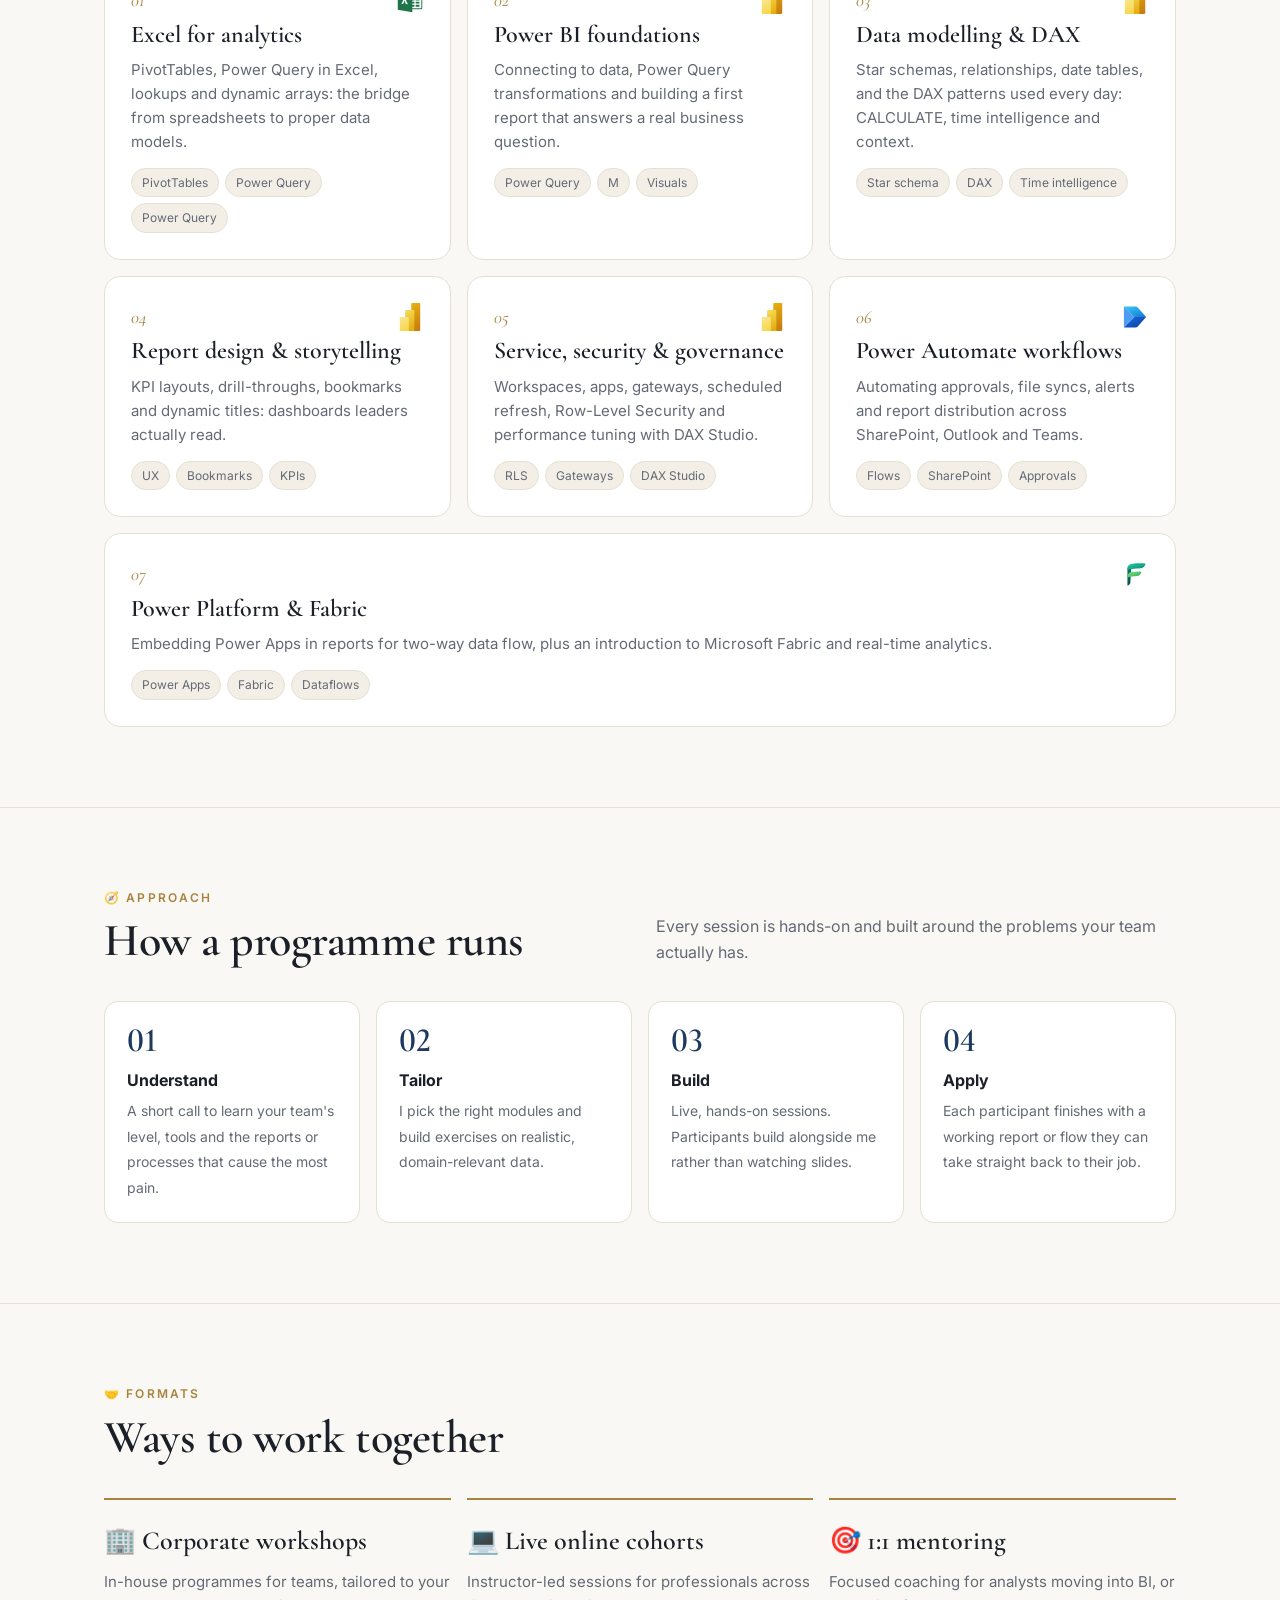
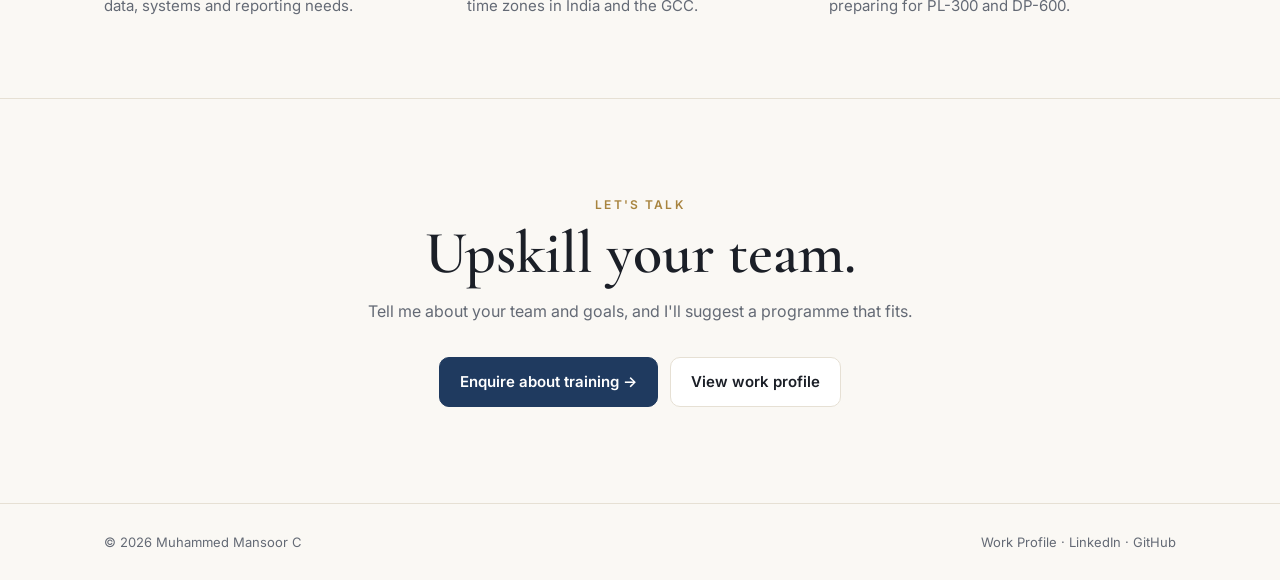
==== commit 11728fd3: "Update training.html" ====
--- a/training.html
+++ b/training.html
@@ -78,7 +78,7 @@
       <p>Modular, so each programme fits where your team is today, from Excel to enterprise deployment.</p>
     </div>
     <div class="modules">
-      <div class="module reveal"><div class="mh"><span class="n">01</span><img src="logos/excel.svg" alt=""></div><h3>Excel for analytics</h3><p>PivotTables, Power Query in Excel, lookups and dynamic arrays: the bridge from spreadsheets to proper data models.</p><div class="tags"><span class="tag">PivotTables</span><span class="tag">XLOOKUP</span><span class="tag">Power Query</span></div></div>
+      <div class="module reveal"><div class="mh"><span class="n">01</span><img src="logos/excel.svg" alt=""></div><h3>Excel for analytics</h3><p>PivotTables, Power Query in Excel, lookups and dynamic arrays: the bridge from spreadsheets to proper data models.</p><div class="tags"><span class="tag">PivotTables</span><span class="tag">Power Query</span><span class="tag">Power Query</span></div></div>
       <div class="module reveal"><div class="mh"><span class="n">02</span><img src="logos/power-bi.svg" alt=""></div><h3>Power BI foundations</h3><p>Connecting to data, Power Query transformations and building a first report that answers a real business question.</p><div class="tags"><span class="tag">Power Query</span><span class="tag">M</span><span class="tag">Visuals</span></div></div>
       <div class="module reveal"><div class="mh"><span class="n">03</span><img src="logos/power-bi.svg" alt=""></div><h3>Data modelling &amp; DAX</h3><p>Star schemas, relationships, date tables, and the DAX patterns used every day: CALCULATE, time intelligence and context.</p><div class="tags"><span class="tag">Star schema</span><span class="tag">DAX</span><span class="tag">Time intelligence</span></div></div>
       <div class="module reveal"><div class="mh"><span class="n">04</span><img src="logos/power-bi.svg" alt=""></div><h3>Report design &amp; storytelling</h3><p>KPI layouts, drill-throughs, bookmarks and dynamic titles: dashboards leaders actually read.</p><div class="tags"><span class="tag">UX</span><span class="tag">Bookmarks</span><span class="tag">KPIs</span></div></div>
